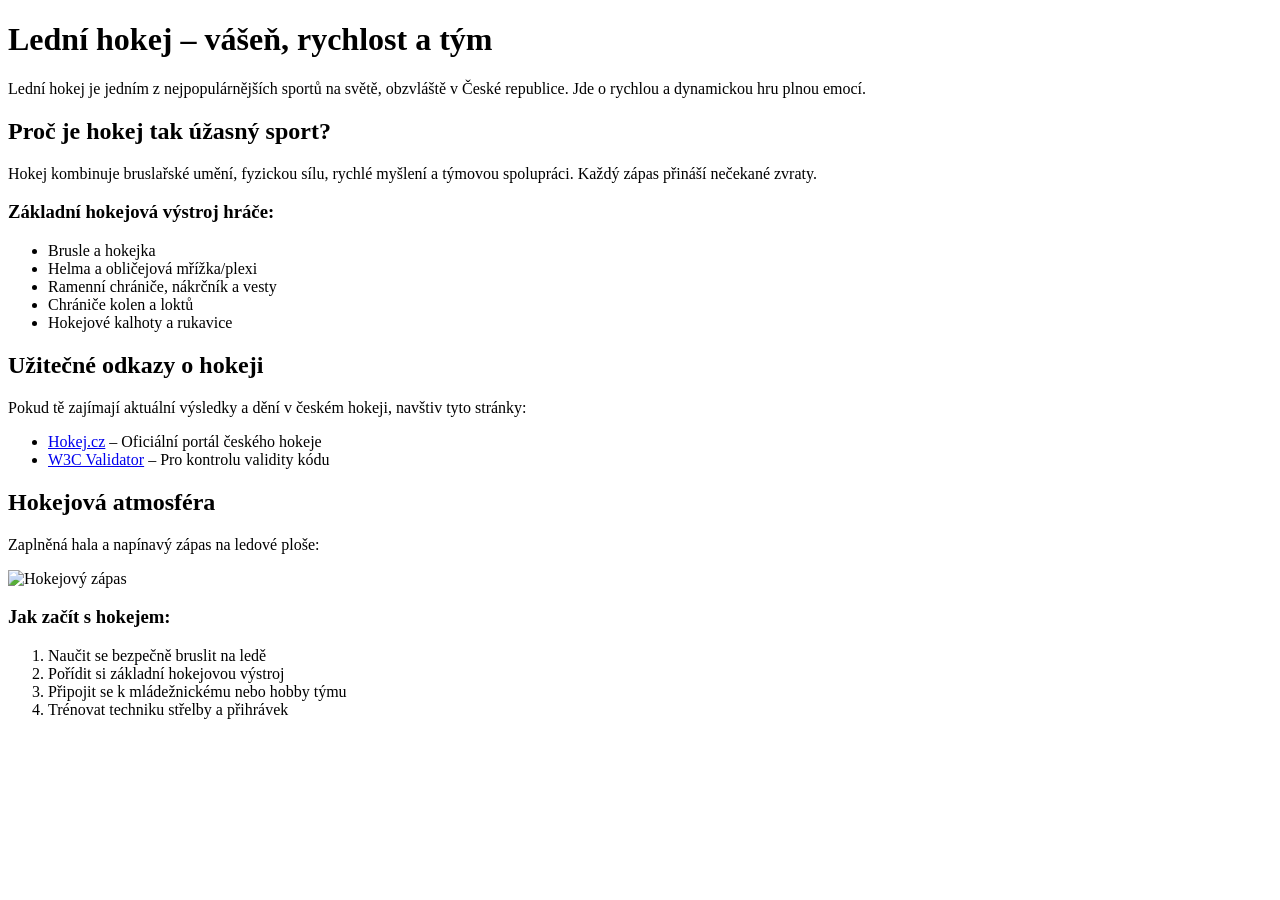
==== index.html @ 75e4244e "update" ====
<!DOCTYPE html>
<html lang="cs">
<head>
    <meta charset="UTF-8">
    <meta name="viewport" content="width=device-width, initial-scale=1.0">
    <title>Svět ledního hokeje</title>
</head>
<body>

    <!-- Hlavní nadpis stránky -->
    <h1>Lední hokej – vášeň, rychlost a tým</h1>
    
    <p>Lední hokej je jedním z nejpopulárnějších sportů na světě, obzvláště v České republice. Jde o rychlou a dynamickou hru plnou emocí.</p>

    <!-- Podnadpis -->
    <h2>Proč je hokej tak úžasný sport?</h2>
    <p>Hokej kombinuje bruslařské umění, fyzickou sílu, rychlé myšlení a týmovou spolupráci. Každý zápas přináší nečekané zvraty.</p>

    <!-- Seznam položek (nečíslovaný) -->
    <h3>Základní hokejová výstroj hráče:</h3>
    <ul>
        <li>Brusle a hokejka</li>
        <li>Helma a obličejová mřížka/plexi</li>
        <li>Ramenní chrániče, nákrčník a vesty</li>
        <li>Chrániče kolen a loktů</li>
        <li>Hokejové kalhoty a rukavice</li>
    </ul>

    <!-- Odkazy -->
    <h2>Užitečné odkazy o hokeji</h2>
    <p>Pokud tě zajímají aktuální výsledky a dění v českém hokeji, navštiv tyto stránky:</p>
    <ul>
        <li><a href="https://www.hokej.cz" target="_blank">Hokej.cz</a> – Oficiální portál českého hokeje</li>
        <li><a href="https://validator.w3.org/" target="_blank">W3C Validator</a> – Pro kontrolu validity kódu</li>
    </ul>

    <!-- Obrázky -->
    <h2>Hokejová atmosféra</h2>
    <p>Zaplněná hala a napínavý zápas na ledové ploše:</p>
    <img src="https://www.google.com/url?sa=t&source=web&rct=j&url=https%3A%2F%2Fwww.ceskenoviny.cz%2Fzpravy%2F2834909&ved=0CBYQjRxqFwoTCOjAoPHZ45YDFQAAAAAdAAAAABAR&opi=89978449" alt="Hokejový zápas" width="600">
    

    <!-- Číslovaný seznam -->
    <h3>Jak začít s hokejem:</h3>
    <ol>
        <li>Naučit se bezpečně bruslit na ledě</li>
        <li>Pořídit si základní hokejovou výstroj</li>
        <li>Připojit se k mládežnickému nebo hobby týmu</li>
        <li>Trénovat techniku střelby a přihrávek</li>
    </ol>

</body>
</html>
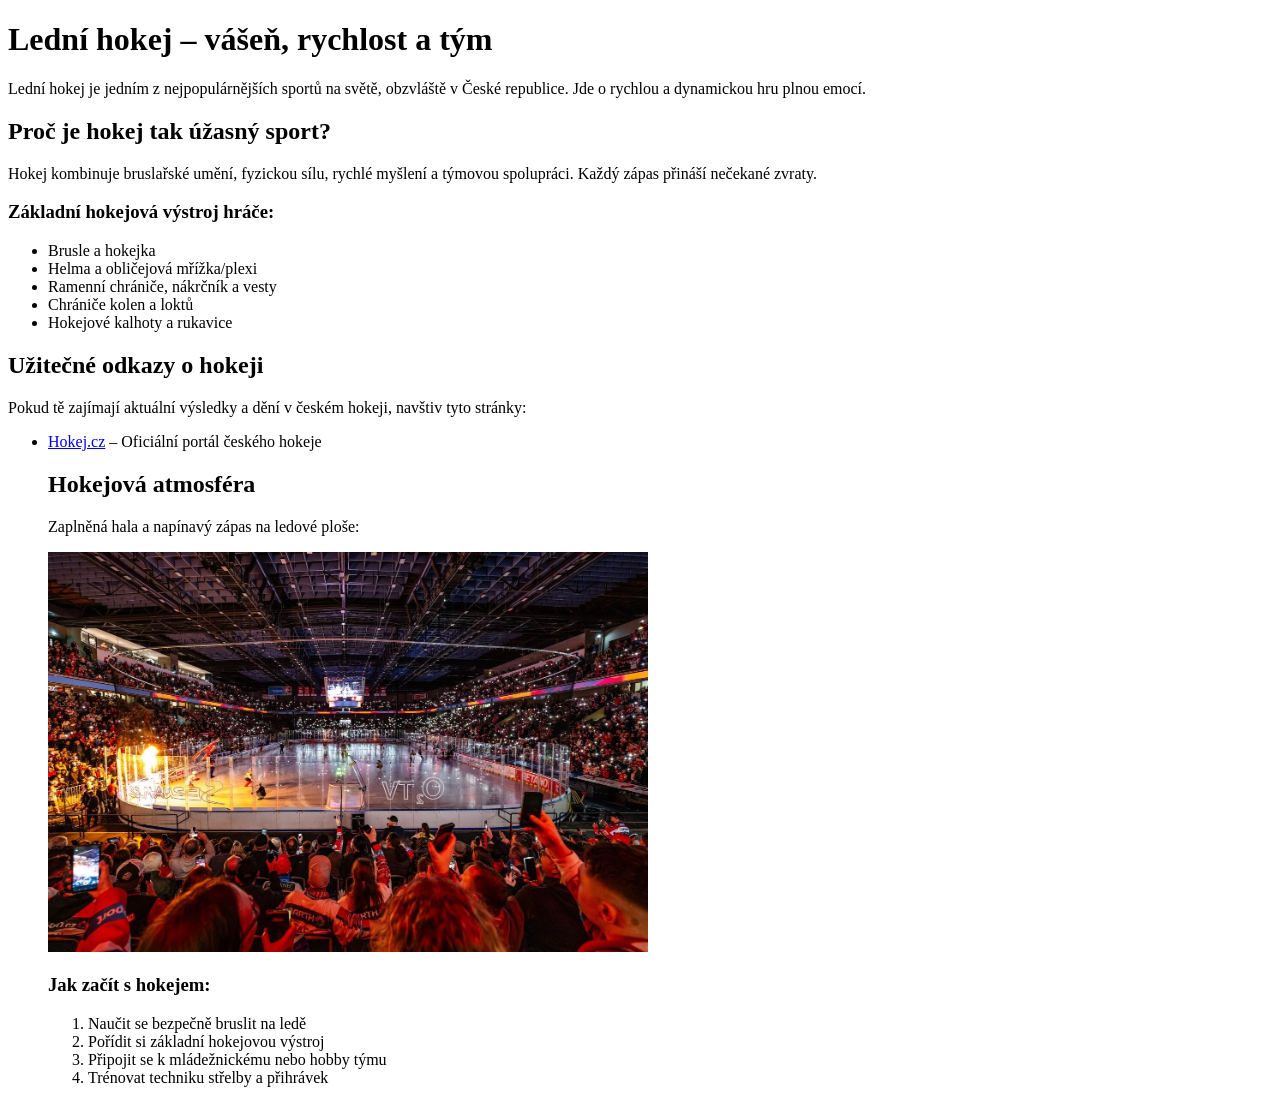
==== commit 758179fb: "update" ====
--- a/index.html
+++ b/index.html
@@ -31,13 +31,12 @@
     <p>Pokud tě zajímají aktuální výsledky a dění v českém hokeji, navštiv tyto stránky:</p>
     <ul>
         <li><a href="https://www.hokej.cz" target="_blank">Hokej.cz</a> – Oficiální portál českého hokeje</li>
-        <li><a href="https://validator.w3.org/" target="_blank">W3C Validator</a> – Pro kontrolu validity kódu</li>
-    </ul>
+    
 
     <!-- Obrázky -->
     <h2>Hokejová atmosféra</h2>
     <p>Zaplněná hala a napínavý zápas na ledové ploše:</p>
-    <img src="https://www.google.com/url?sa=t&source=web&rct=j&url=https%3A%2F%2Fwww.ceskenoviny.cz%2Fzpravy%2F2834909&ved=0CBYQjRxqFwoTCOjAoPHZ45YDFQAAAAAdAAAAABAR&opi=89978449" alt="Hokejový zápas" width="600">
+    <img src="stadion.jpg" alt="Hokejový zápas" width="600">
     
 
     <!-- Číslovaný seznam -->
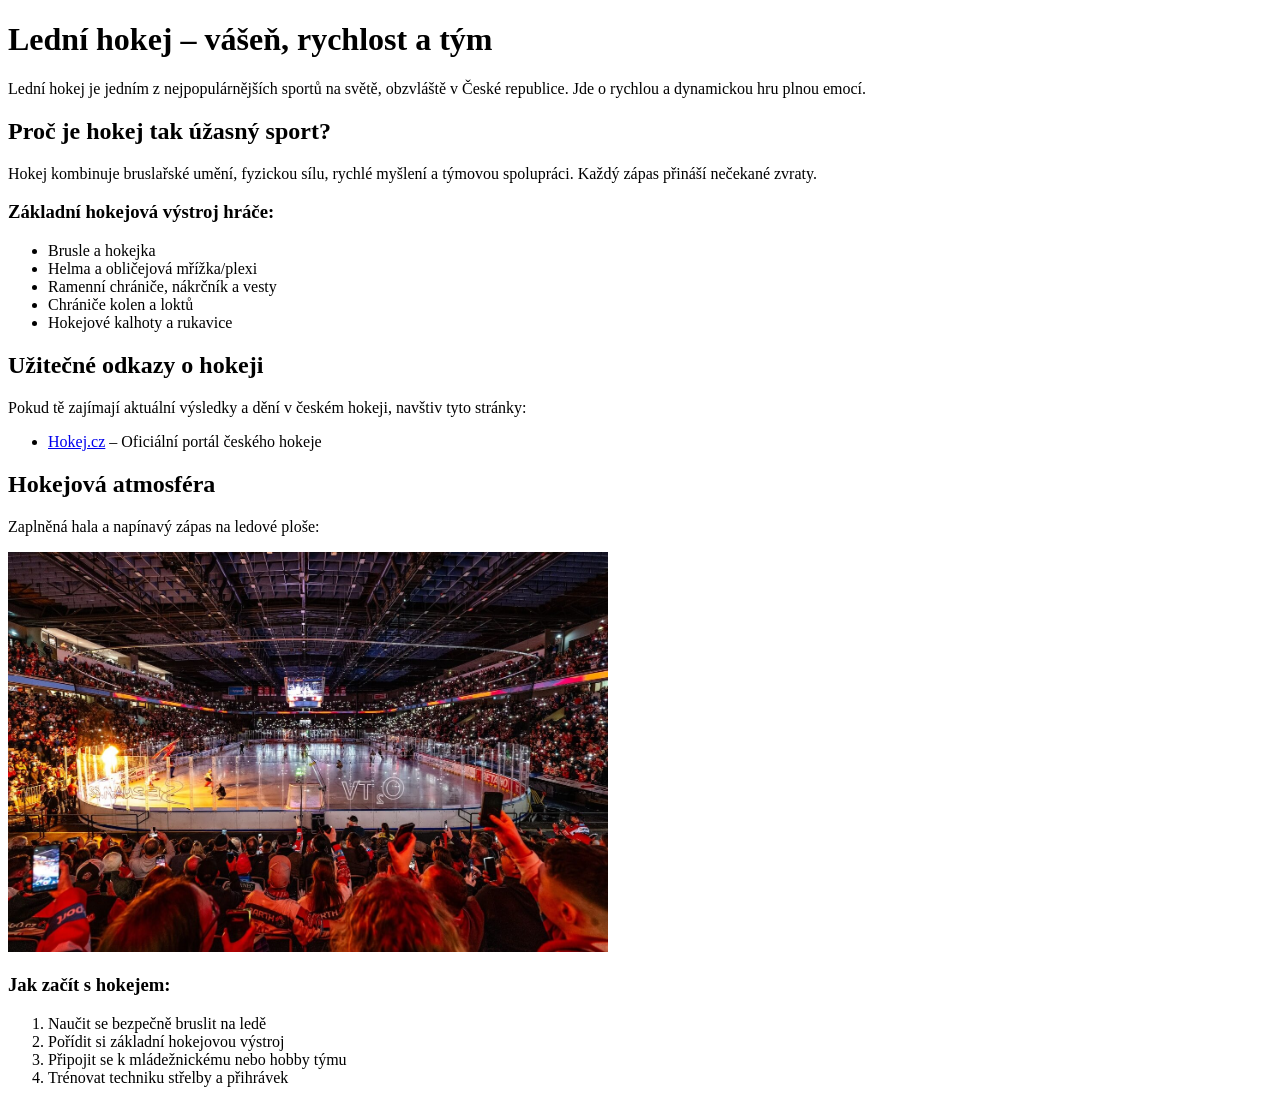
==== commit d76d784c: "update" ====
--- a/index.html
+++ b/index.html
@@ -8,7 +8,7 @@
 <body>
 
     <!-- Hlavní nadpis stránky -->
-    <h1>Lední hokej – vášeň, rychlost a tým</h1>
+    <h1>Lední hokej – vášeň, rychlost a tým </h1>
     
     <p>Lední hokej je jedním z nejpopulárnějších sportů na světě, obzvláště v České republice. Jde o rychlou a dynamickou hru plnou emocí.</p>
 
@@ -31,7 +31,7 @@
     <p>Pokud tě zajímají aktuální výsledky a dění v českém hokeji, navštiv tyto stránky:</p>
     <ul>
         <li><a href="https://www.hokej.cz" target="_blank">Hokej.cz</a> – Oficiální portál českého hokeje</li>
-    
+    </ul>
 
     <!-- Obrázky -->
     <h2>Hokejová atmosféra</h2>
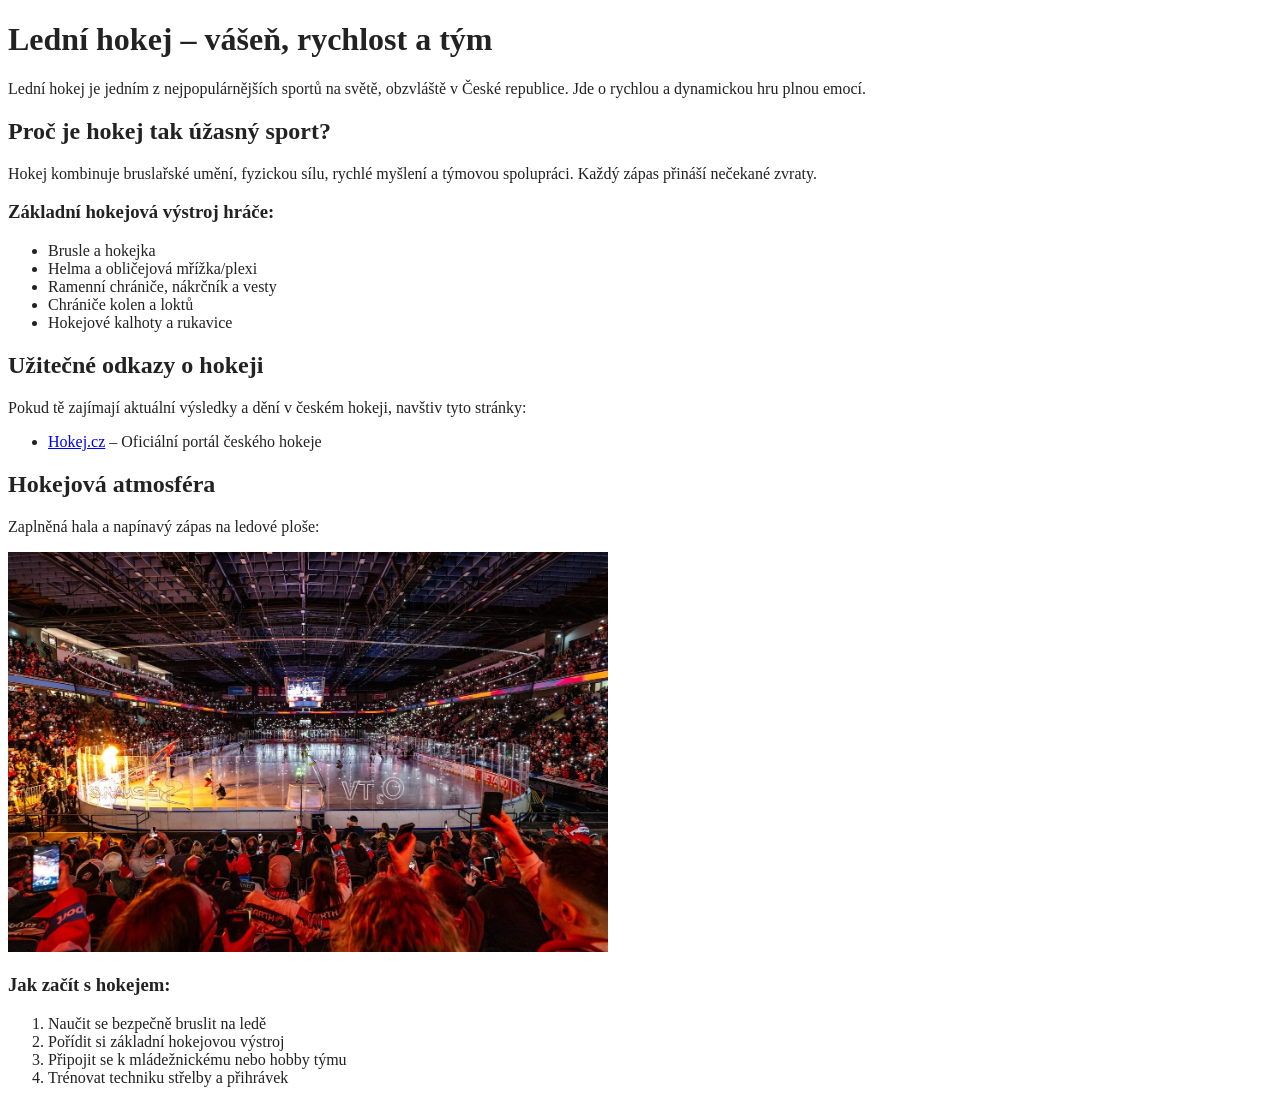
==== commit 38175c12: "update" ====
--- a/index.html
+++ b/index.html
@@ -4,6 +4,12 @@
     <meta charset="UTF-8">
     <meta name="viewport" content="width=device-width, initial-scale=1.0">
     <title>Svět ledního hokeje</title>
+<style>
+  body {
+    background-color: #ffffff; /* Bílé pozadí */
+    color: #222222;            /* Tmavě šedý text pro bezpečný kontrast */
+  }
+</style>
 </head>
 <body>
 
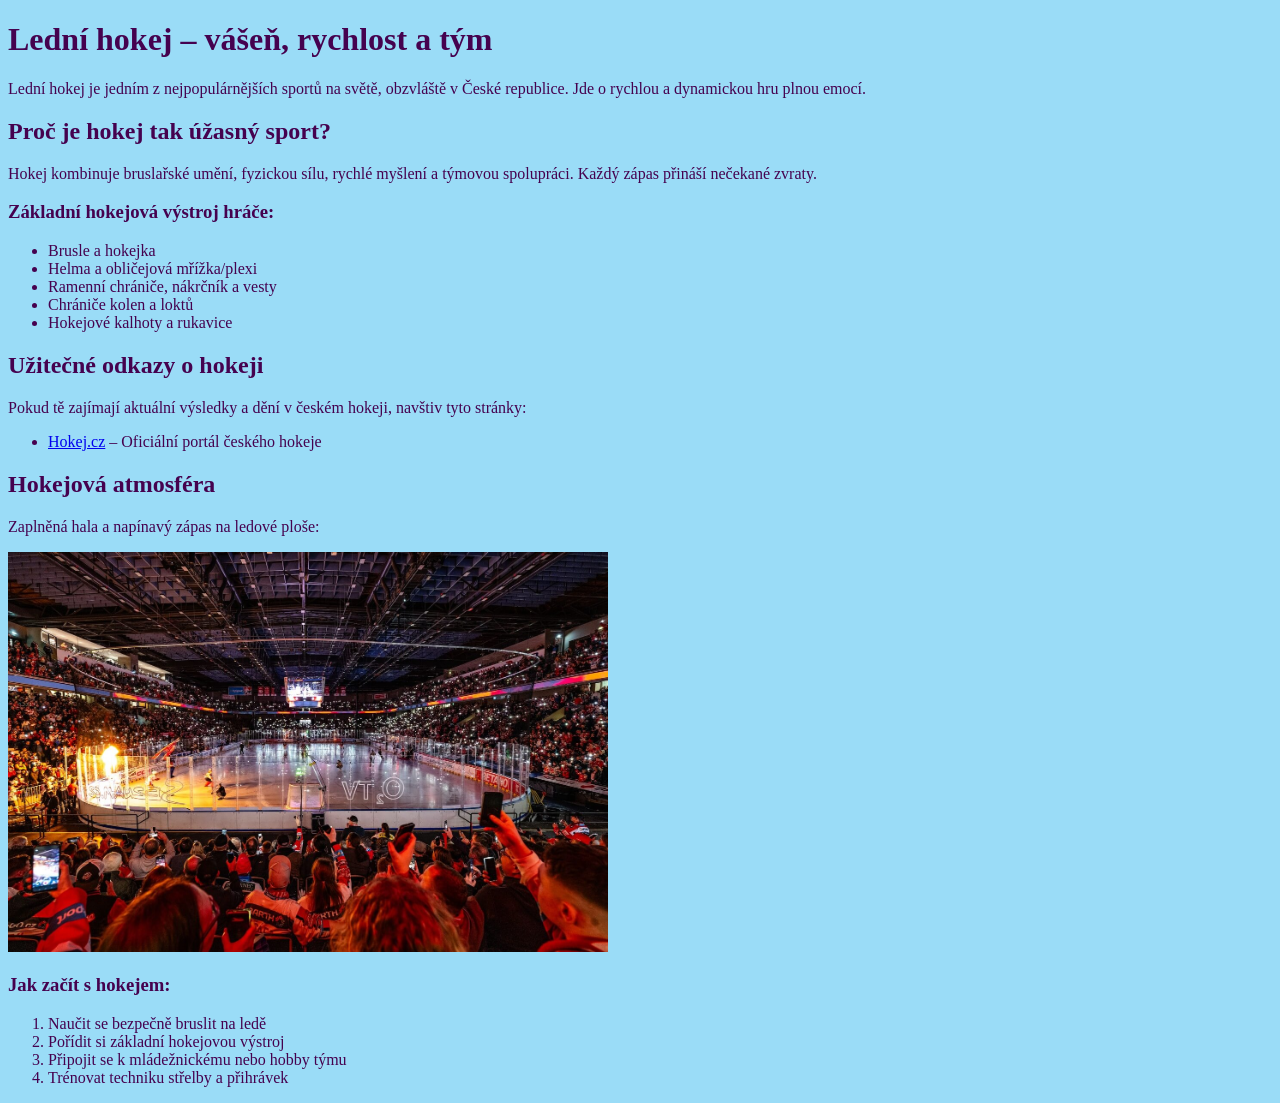
==== commit cd477e36: "update" ====
--- a/index.html
+++ b/index.html
@@ -6,8 +6,8 @@
     <title>Svět ledního hokeje</title>
 <style>
   body {
-    background-color: #ffffff; /* Bílé pozadí */
-    color: #222222;            /* Tmavě šedý text pro bezpečný kontrast */
+    background-color: #9adcf7; /* Bílé pozadí */
+    color: #45024f;            /* Tmavě šedý text pro bezpečný kontrast */
   }
 </style>
 </head>
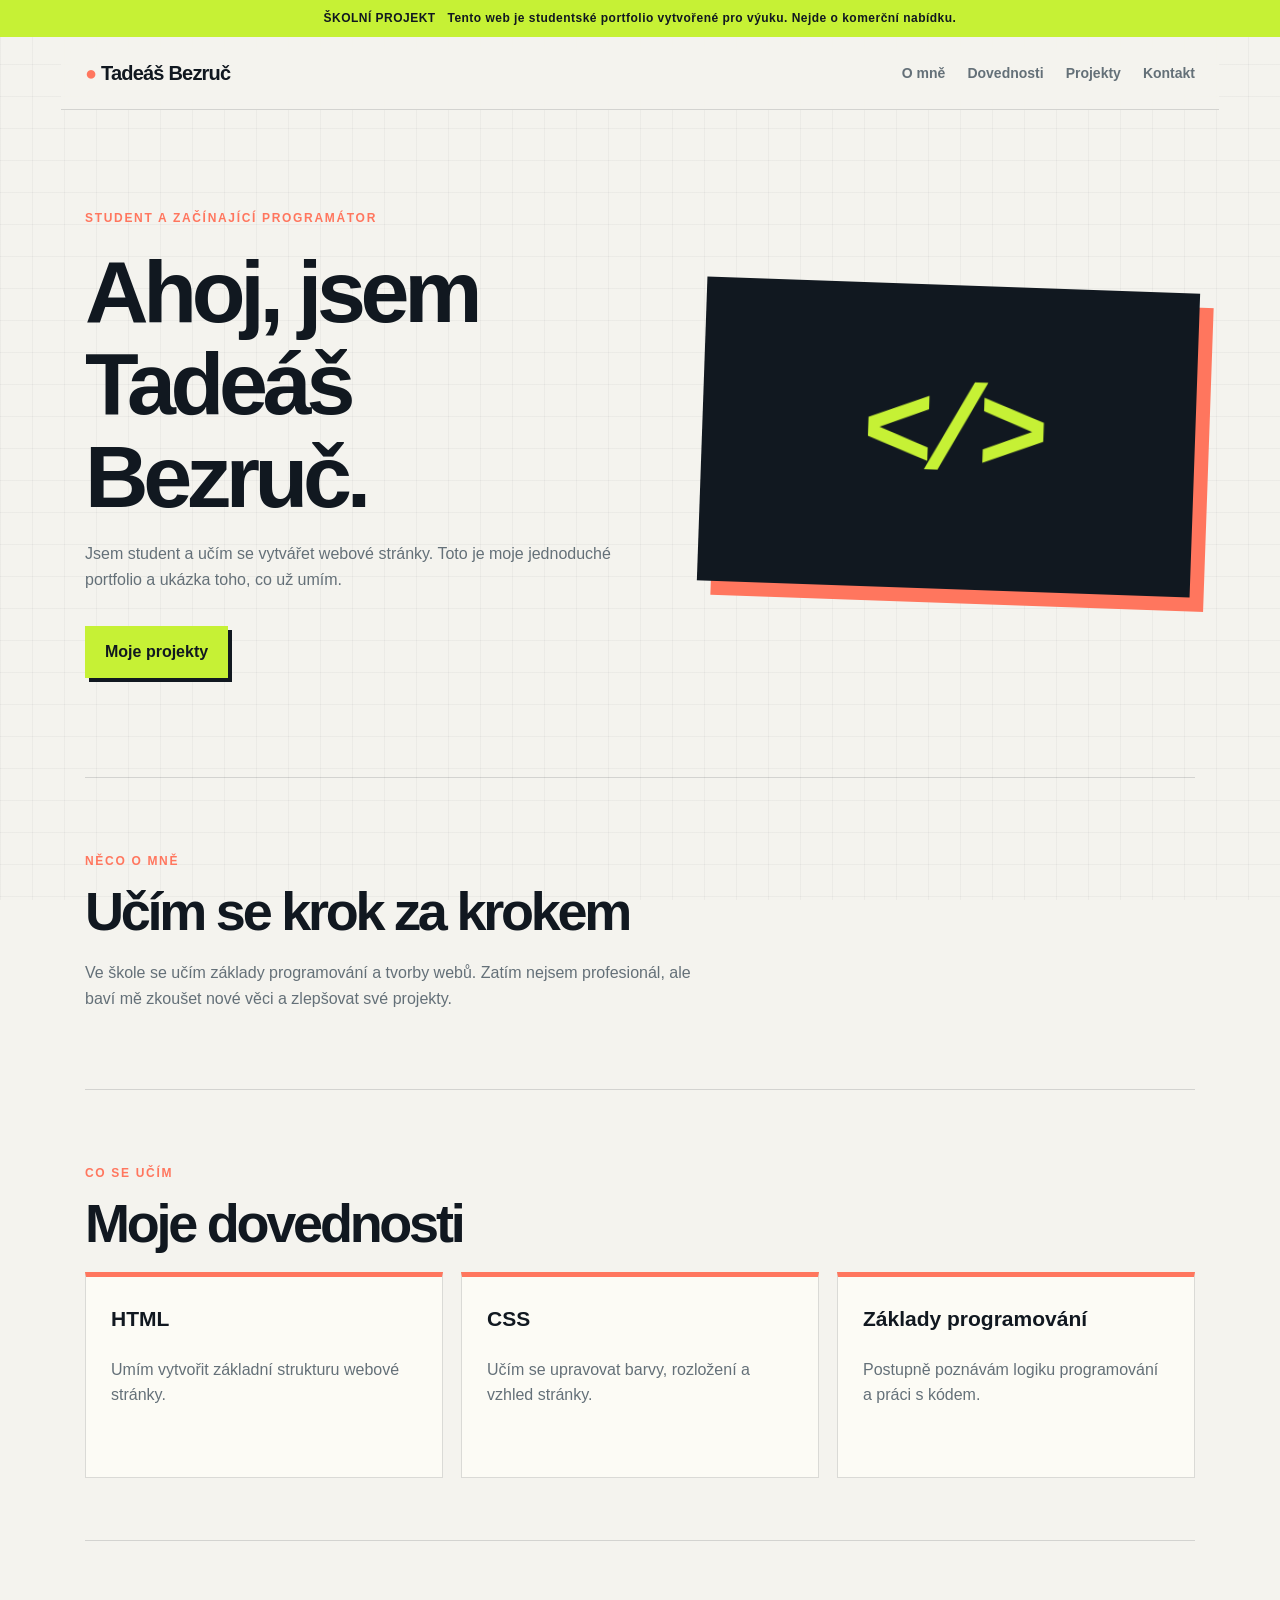
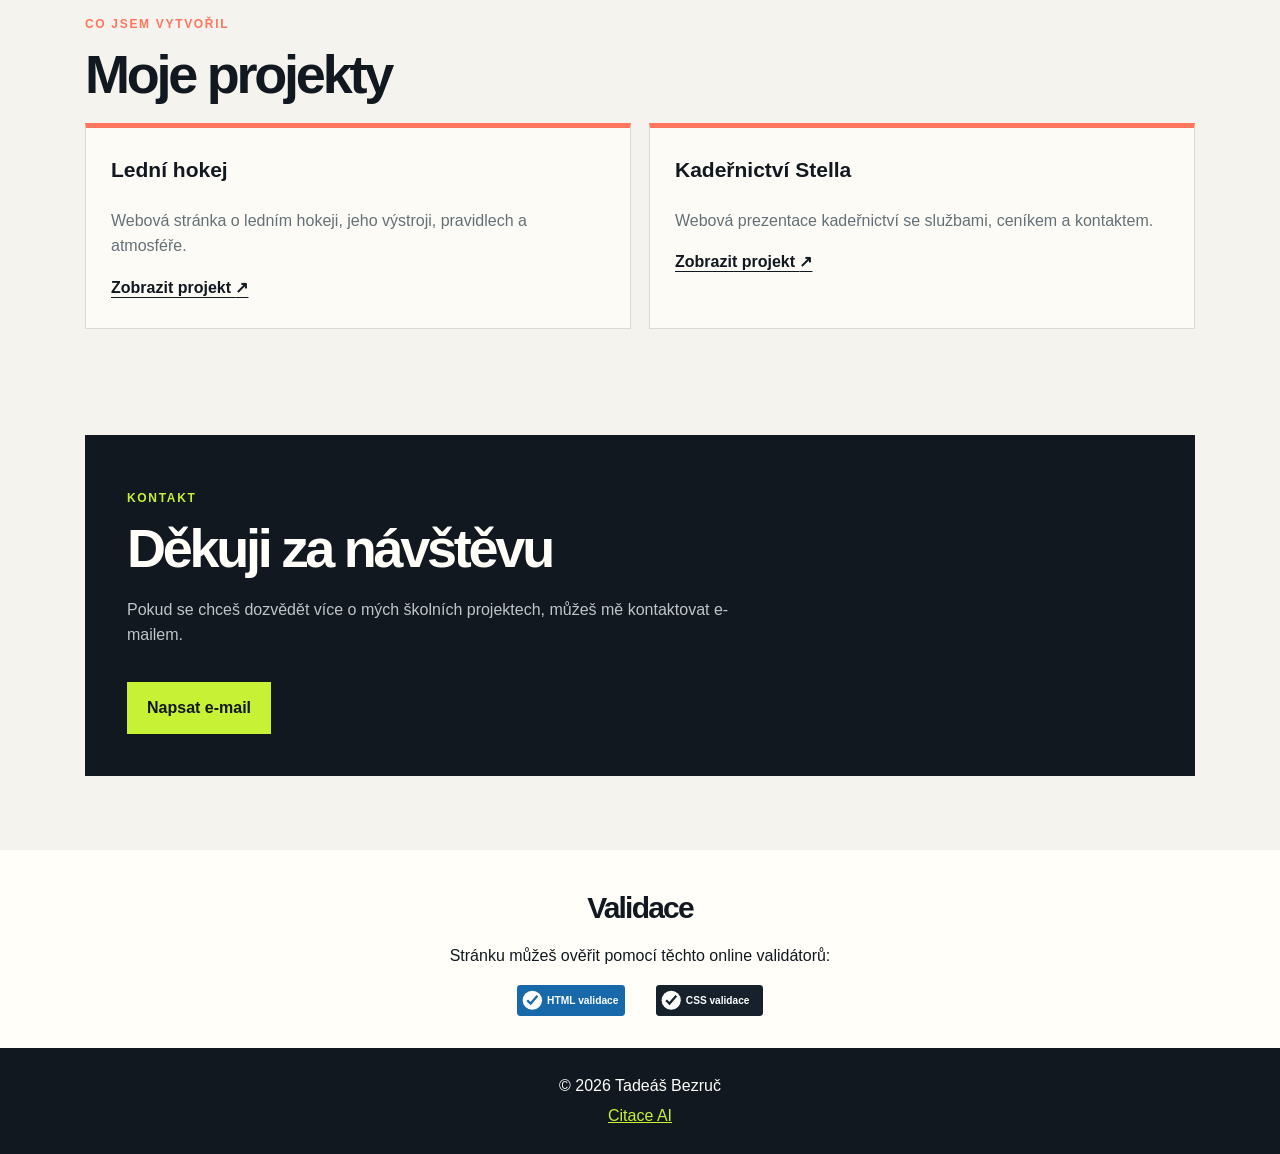
==== commit e391cca4: "update" ====
--- a/index.html
+++ b/index.html
@@ -1,58 +1,106 @@
-<!DOCTYPE html>
+<!doctype html>
 <html lang="cs">
 <head>
-    <meta charset="UTF-8">
-    <meta name="viewport" content="width=device-width, initial-scale=1.0">
-    <title>Svět ledního hokeje</title>
-<style>
-  body {
-    background-color: #9adcf7; /* Bílé pozadí */
-    color: #45024f;            /* Tmavě šedý text pro bezpečný kontrast */
-  }
-</style>
+  <meta charset="utf-8">
+  <meta name="viewport" content="width=device-width, initial-scale=1">
+  <meta name="description" content="Jednoduché studentské portfolio Tadeáše Bezruče.">
+  <title>Tadeáš Bezruč | Studentské portfolio</title>
+  <link rel="stylesheet" href="style.css">
 </head>
 <body>
+  <a class="preskocit" href="#obsah">Přeskočit na obsah</a>
+  <div class="skolni-upozorneni" role="note">
+    <strong>ŠKOLNÍ PROJEKT</strong> Tento web je studentské portfolio vytvořené pro výuku. Nejde o komerční nabídku.
+  </div>
+  <header class="hlavicka">
+    <a class="logo" href="#domu">Tadeáš Bezruč</a>
+    <nav aria-label="Hlavní navigace">
+      <a href="#o-mne">O mně</a>
+      <a href="#dovednosti">Dovednosti</a>
+      <a href="#projekty">Projekty</a>
+      <a href="#kontakt">Kontakt</a>
+    </nav>
+  </header>
 
-    <!-- Hlavní nadpis stránky -->
-    <h1>Lední hokej – vášeň, rychlost a tým </h1>
-    
-    <p>Lední hokej je jedním z nejpopulárnějších sportů na světě, obzvláště v České republice. Jde o rychlou a dynamickou hru plnou emocí.</p>
+  <main id="obsah">
+    <section class="uvod" id="domu">
+      <div>
+        <p class="stitek">STUDENT A ZAČÍNAJÍCÍ PROGRAMÁTOR</p>
+        <h1>Ahoj, jsem<br>Tadeáš Bezruč.</h1>
+        <p>Jsem student a učím se vytvářet webové stránky. Toto je moje jednoduché portfolio a ukázka toho, co už umím.</p>
+        <a class="tlacitko" href="#projekty">Moje projekty</a>
+      </div> 
+      <div class="uvodni-obrazek" aria-hidden="true">&lt;/&gt;</div>
+    </section>
 
-    <!-- Podnadpis -->
-    <h2>Proč je hokej tak úžasný sport?</h2>
-    <p>Hokej kombinuje bruslařské umění, fyzickou sílu, rychlé myšlení a týmovou spolupráci. Každý zápas přináší nečekané zvraty.</p>
+    <section class="sekce" id="o-mne">
+      <p class="stitek">NĚCO O MNĚ</p>
+      <h2>Učím se krok za krokem</h2>
+      <p>Ve škole se učím základy programování a tvorby webů. Zatím nejsem profesionál, ale baví mě zkoušet nové věci a zlepšovat své projekty.</p>
+    </section>
 
-    <!-- Seznam položek (nečíslovaný) -->
-    <h3>Základní hokejová výstroj hráče:</h3>
-    <ul>
-        <li>Brusle a hokejka</li>
-        <li>Helma a obličejová mřížka/plexi</li>
-        <li>Ramenní chrániče, nákrčník a vesty</li>
-        <li>Chrániče kolen a loktů</li>
-        <li>Hokejové kalhoty a rukavice</li>
-    </ul>
 
-    <!-- Odkazy -->
-    <h2>Užitečné odkazy o hokeji</h2>
-    <p>Pokud tě zajímají aktuální výsledky a dění v českém hokeji, navštiv tyto stránky:</p>
-    <ul>
-        <li><a href="https://www.hokej.cz" target="_blank">Hokej.cz</a> – Oficiální portál českého hokeje</li>
-    </ul>
+    <section class="sekce" id="dovednosti">
+      <p class="stitek">CO SE UČÍM</p>
+      <h2>Moje dovednosti</h2>
+      <div class="seznam">
+        <article class="polozka">
+          <h3>HTML</h3>
+          <p>Umím vytvořit základní strukturu webové stránky.</p>
+        </article>
+        <article class="polozka">
+          <h3>CSS</h3>
+          <p>Učím se upravovat barvy, rozložení a vzhled stránky.</p>
+        </article>
+        <article class="polozka">
+          <h3>Základy programování</h3>
+          <p>Postupně poznávám logiku programování a práci s kódem.</p>
+        </article>
+      </div>
+    </section>
 
-    <!-- Obrázky -->
-    <h2>Hokejová atmosféra</h2>
-    <p>Zaplněná hala a napínavý zápas na ledové ploše:</p>
-    <img src="stadion.jpg" alt="Hokejový zápas" width="600">
-    
+    <section class="sekce" id="projekty">
+      <p class="stitek">CO JSEM VYTVOŘIL</p>
+      <h2>Moje projekty</h2>
+      <div class="seznam projekty">
+        <article class="polozka">
+          <h3>Lední hokej</h3>
+          <p>Webová stránka o ledním hokeji, jeho výstroji, pravidlech a atmosféře.</p>
+          <a class="odkaz-projekt" href="https://tadeasbezruc.github.io/" target="_blank" rel="noopener noreferrer">Zobrazit projekt <span aria-hidden="true">↗</span></a>
+        </article>
+        <article class="polozka">
+          <h3>Kadeřnictví Stella</h3>
+          <p>Webová prezentace kadeřnictví se službami, ceníkem a kontaktem.</p>
+          <a class="odkaz-projekt" href="https://tadeasbezruc.github.io/projekt-web1/" target="_blank" rel="noopener noreferrer">Zobrazit projekt <span aria-hidden="true">↗</span></a>
+        </article>
+      </div>
+    </section>
 
-    <!-- Číslovaný seznam -->
-    <h3>Jak začít s hokejem:</h3>
-    <ol>
-        <li>Naučit se bezpečně bruslit na ledě</li>
-        <li>Pořídit si základní hokejovou výstroj</li>
-        <li>Připojit se k mládežnickému nebo hobby týmu</li>
-        <li>Trénovat techniku střelby a přihrávek</li>
-    </ol>
+    <section class="kontakt" id="kontakt">
+      <p class="stitek">KONTAKT</p>
+      <h2>Děkuji za návštěvu</h2>
+      <p>Pokud se chceš dozvědět více o mých školních projektech, můžeš mě kontaktovat e-mailem.</p>
+      <a class="tlacitko" href="mailto:tadeas.bezruc@example.com">Napsat e-mail</a>
+    </section>
+  </main>
 
+  <section class="validatory">
+    <h2>Validace</h2>
+    <p>Stránku můžeš ověřit pomocí těchto online validátorů:</p>
+    <div class="odznaky">
+      <a href="https://validator.w3.org/nu/" target="_blank" rel="noopener noreferrer" aria-label="Otevřít HTML validátor">
+        <img src="html-validator.svg" alt="HTML validátor">
+      </a>
+      <a href="https://jigsaw.w3.org/css-validator/" target="_blank" rel="noopener noreferrer" aria-label="Otevřít CSS validátor">
+        <img src="css-validator.svg" alt="CSS validátor">
+      </a>
+    </div>
+  </section>
+
+  
+  <footer>
+    <p>&copy; 2026 Tadeáš Bezruč</p>
+    <p><a href="citace.md">Citace AI</a></p>
+  </footer>
 </body>
 </html>
--- a/style.css
+++ b/style.css
@@ -0,0 +1,198 @@
+:root {
+  --ink: #111820;
+  --ink-soft: #647078;
+  --lime: #c6f135;
+  --coral: #ff765e;
+  --paper: #f4f3ee;
+  --white: #fffef9;
+  --line: rgba(17, 24, 32, 0.14);
+}
+
+html {
+  scroll-behavior: smooth;
+  scroll-padding-top: 90px;
+}
+
+body {
+  margin: 0;
+  color: var(--ink);
+  background: var(--paper);
+  font-family: "Avenir Next", "Trebuchet MS", sans-serif;
+  line-height: 1.6;
+}
+
+body::before {
+  position: fixed;
+  inset: 0;
+  z-index: -1;
+  background-image: linear-gradient(rgba(17, 24, 32, 0.035) 1px, transparent 1px), linear-gradient(90deg, rgba(17, 24, 32, 0.035) 1px, transparent 1px);
+  background-size: 32px 32px;
+  content: "";
+  pointer-events: none;
+}
+
+.preskocit {
+  position: absolute;
+  top: -50px;
+  left: 20px;
+  z-index: 10;
+  padding: 8px 12px;
+  color: var(--ink);
+  background: var(--lime);
+}
+
+.preskocit:focus { top: 10px; }
+
+.skolni-upozorneni {
+  padding: 9px 20px;
+  color: var(--ink);
+  background: var(--lime);
+  font-size: 12px;
+  font-weight: 700;
+  letter-spacing: .04em;
+  text-align: center;
+}
+
+.skolni-upozorneni strong { margin-right: 8px; }
+
+.hlavicka {
+  position: sticky;
+  top: 0;
+  z-index: 5;
+  max-width: 1110px;
+  margin: 0 auto;
+  padding: 20px 24px;
+  background: rgba(244, 243, 238, .9);
+  display: flex;
+  justify-content: space-between;
+  align-items: center;
+  border-bottom: 1px solid var(--line);
+  backdrop-filter: blur(14px);
+}
+
+.logo {
+  color: var(--ink);
+  font-size: 20px;
+  font-weight: 900;
+  letter-spacing: -.04em;
+  text-decoration: none;
+}
+
+.logo::before { color: var(--coral); content: "● "; }
+
+nav { display: flex; flex-wrap: wrap; gap: 22px; }
+
+nav a {
+  color: var(--ink-soft);
+  font-size: 14px;
+  font-weight: 700;
+  text-decoration: none;
+}
+
+nav a:hover, nav a:focus, .logo:hover, .logo:focus { color: var(--coral); }
+
+main { max-width: 1110px; margin: 0 auto; padding: 0 24px 64px; }
+
+.uvod {
+  min-height: 510px;
+  padding: 72px 0 85px;
+  display: grid;
+  grid-template-columns: 1.05fr .95fr;
+  align-items: center;
+  gap: 72px;
+}
+
+.uvod > div:first-child { animation: nastup .7s ease both; }
+
+.uvodni-obrazek {
+  padding: 92px 20px;
+  color: var(--lime);
+  background: var(--ink);
+  box-shadow: 14px 14px 0 var(--coral);
+  font: 900 clamp(64px, 10vw, 120px)/1 "Courier New", monospace;
+  letter-spacing: -.12em;
+  text-align: center;
+  transform: rotate(2deg);
+}
+
+.stitek {
+  color: var(--coral);
+  font-size: 12px;
+  font-weight: 900;
+  letter-spacing: .14em;
+}
+
+h1, h2 { line-height: 1.05; letter-spacing: -.06em; }
+
+h1 { max-width: 650px; margin: 18px 0; font-size: clamp(48px, 7vw, 88px); }
+h2 { margin: 10px 0 20px; font-size: clamp(34px, 5vw, 54px); }
+h3 { margin-top: 0; font-size: 21px; }
+
+.uvod p:not(.stitek), .sekce > p:not(.stitek), .kontakt > p:not(.stitek) { max-width: 620px; color: var(--ink-soft); }
+
+.tlacitko {
+  display: inline-block;
+  margin-top: 18px;
+  padding: 13px 20px;
+  color: var(--ink);
+  background: var(--lime);
+  box-shadow: 4px 4px 0 var(--ink);
+  font-weight: 900;
+  text-decoration: none;
+  transition: transform .2s ease, box-shadow .2s ease;
+}
+
+.tlacitko:hover, .tlacitko:focus { box-shadow: 1px 1px 0 var(--ink); transform: translate(3px, 3px); }
+
+.sekce { padding: 62px 0; border-top: 1px solid var(--line); }
+
+.seznam { display: grid; grid-template-columns: repeat(3, 1fr); gap: 18px; }
+
+.polozka {
+  min-height: 150px;
+  padding: 25px;
+  background: rgba(255, 254, 249, .72);
+  border: 1px solid var(--line);
+  border-top: 5px solid var(--coral);
+  transition: transform .2s ease, background .2s ease;
+}
+
+.polozka:hover { background: var(--white); transform: translateY(-5px); }
+.polozka p { color: var(--ink-soft); }
+.projekty { grid-template-columns: repeat(2, 1fr); }
+
+.odkaz-projekt { color: var(--ink); font-weight: 900; text-underline-offset: 4px; }
+.odkaz-projekt:hover, .odkaz-projekt:focus { color: var(--coral); }
+
+.kontakt { margin: 44px 0 10px; padding: 42px; color: var(--white); background: var(--ink); }
+.kontakt h2 { color: var(--white); }
+.kontakt > p:not(.stitek) { color: #bec6c8; }
+.kontakt .stitek { color: var(--lime); }
+
+.validatory { padding: 32px 20px; background: var(--white); text-align: center; }
+.validatory h2 { font-size: 30px; }
+.validatory a { margin: 0 8px; color: var(--ink); }
+.odznaky { display: flex; justify-content: center; flex-wrap: wrap; gap: 15px; }
+.odznaky img { display: block; height: 31px; }
+.odznaky a:focus { outline: 3px solid var(--coral); outline-offset: 4px; }
+
+footer { padding: 20px 24px; color: var(--white); background: var(--ink); text-align: center; }
+footer p { margin: 5px; }
+footer a { color: var(--lime); }
+
+@keyframes nastup { from { opacity: 0; transform: translateY(16px); } to { opacity: 1; transform: translateY(0); } }
+
+@media (max-width: 700px) {
+  .uvod, .seznam, .projekty { grid-template-columns: 1fr; }
+  .uvod { gap: 48px; padding-top: 54px; }
+  .uvodni-obrazek { padding: 60px 20px; }
+  .hlavicka { align-items: flex-start; flex-direction: column; gap: 12px; }
+  nav { gap: 12px 18px; }
+  .skolni-upozorneni { text-align: left; }
+  .kontakt { padding: 30px 24px; }
+}
+
+@media (prefers-reduced-motion: reduce) {
+  html { scroll-behavior: auto; }
+  *, *::before, *::after { animation-duration: .01ms !important; transition-duration: .01ms !important; }
+}
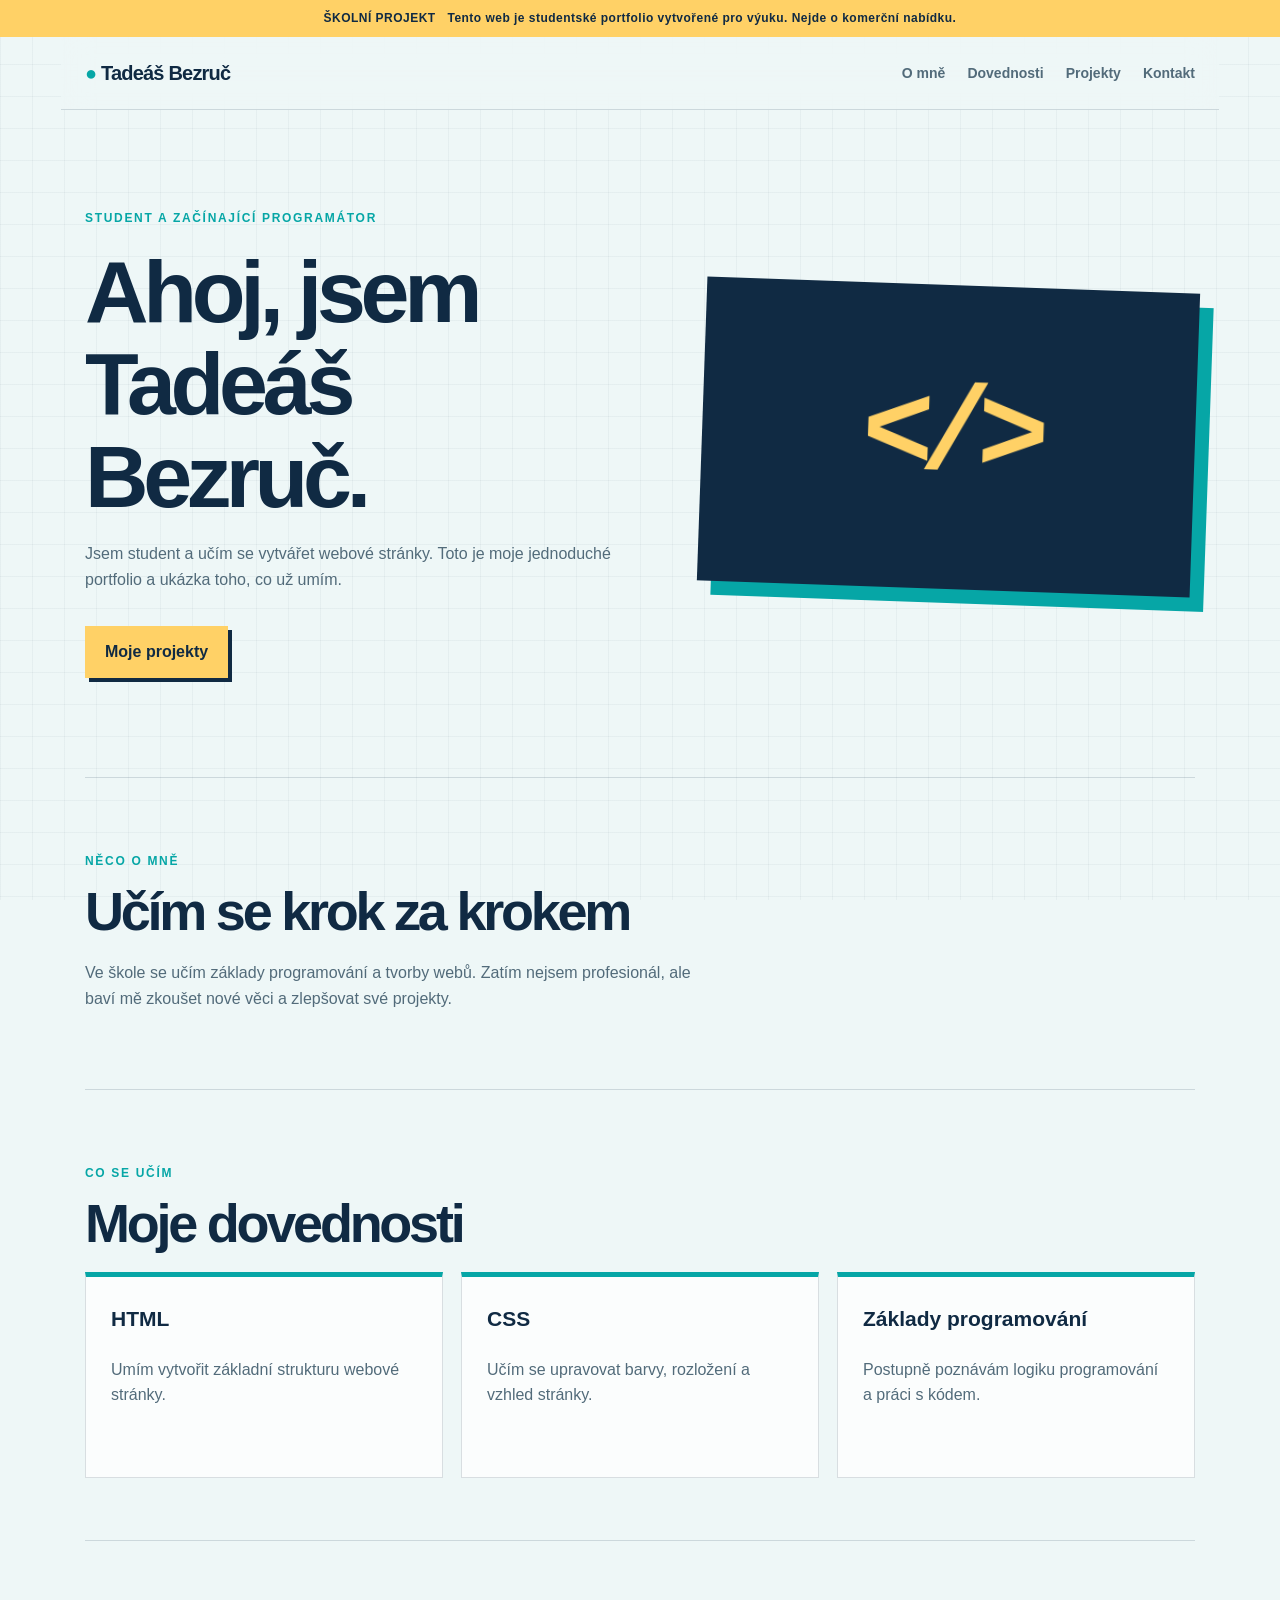
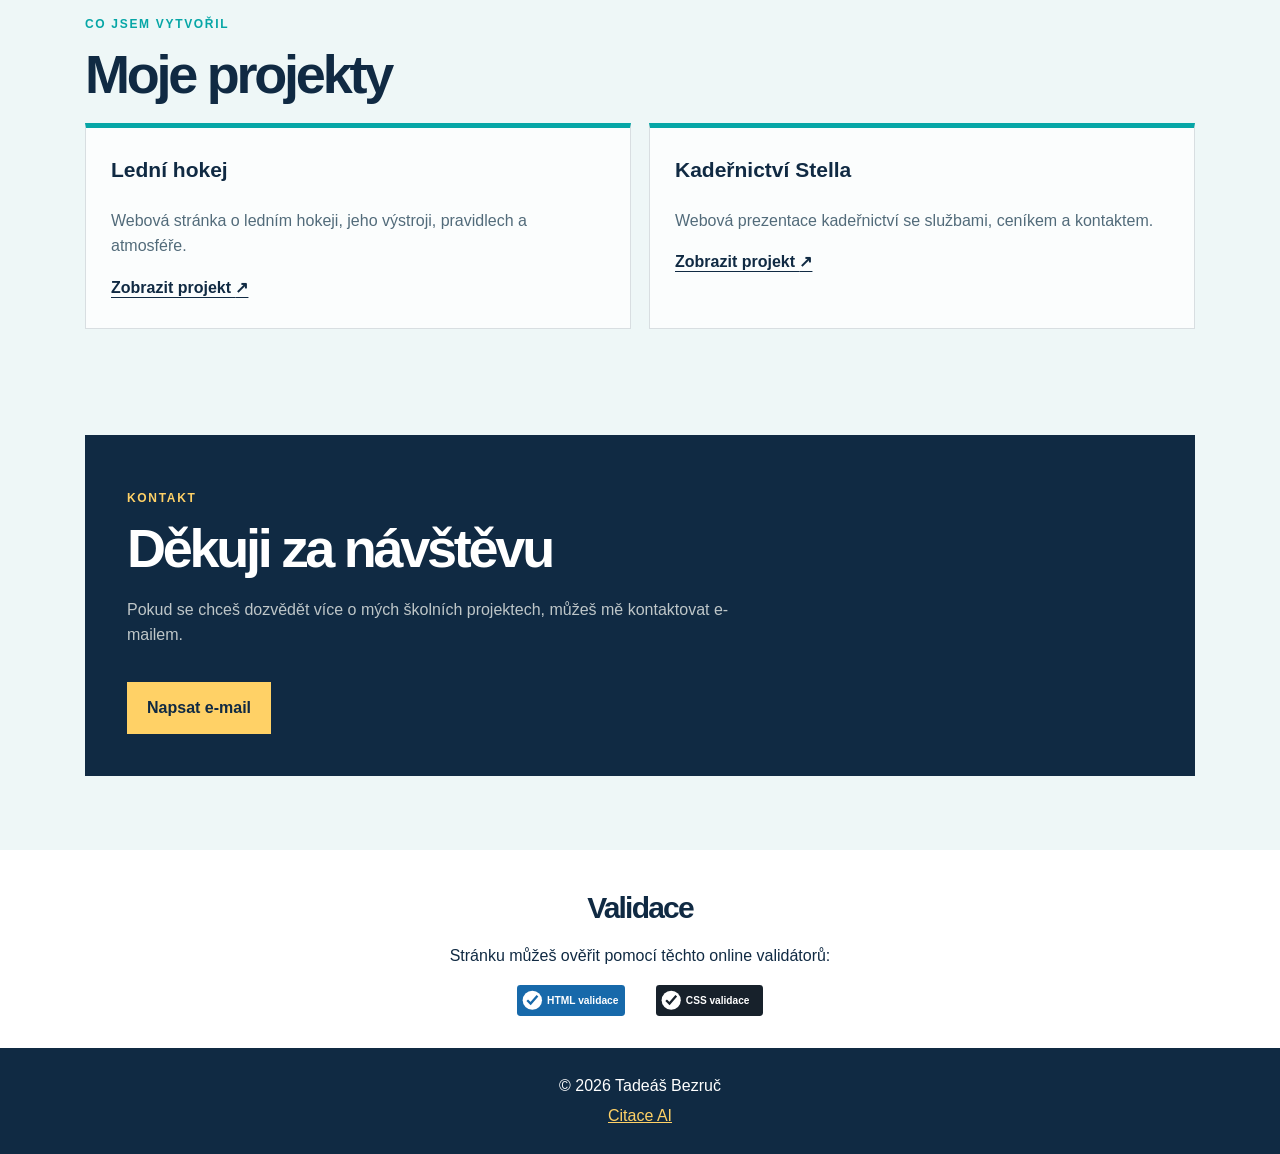
==== commit d5bee7f2: "update" ====
--- a/index.html
+++ b/index.html
@@ -66,7 +66,7 @@
         <article class="polozka">
           <h3>Lední hokej</h3>
           <p>Webová stránka o ledním hokeji, jeho výstroji, pravidlech a atmosféře.</p>
-          <a class="odkaz-projekt" href="https://tadeasbezruc.github.io/" target="_blank" rel="noopener noreferrer">Zobrazit projekt <span aria-hidden="true">↗</span></a>
+          <a class="odkaz-projekt" href="https://tadeasbezruc.github.io/Hokej/" target="_blank" rel="noopener noreferrer">Zobrazit projekt <span aria-hidden="true">↗</span></a>
         </article>
         <article class="polozka">
           <h3>Kadeřnictví Stella</h3>
--- a/style.css
+++ b/style.css
@@ -1,11 +1,11 @@
 :root {
-  --ink: #111820;
-  --ink-soft: #647078;
-  --lime: #c6f135;
-  --coral: #ff765e;
-  --paper: #f4f3ee;
-  --white: #fffef9;
-  --line: rgba(17, 24, 32, 0.14);
+  --ink: #102a43;
+  --ink-soft: #526b7a;
+  --lime: #ffd166;
+  --coral: #06a6a6;
+  --paper: #eef7f7;
+  --white: #ffffff;
+  --line: rgba(16, 42, 67, 0.15);
 }
 
 html {
@@ -25,7 +25,7 @@
   position: fixed;
   inset: 0;
   z-index: -1;
-  background-image: linear-gradient(rgba(17, 24, 32, 0.035) 1px, transparent 1px), linear-gradient(90deg, rgba(17, 24, 32, 0.035) 1px, transparent 1px);
+  background-image: linear-gradient(rgba(16, 42, 67, 0.04) 1px, transparent 1px), linear-gradient(90deg, rgba(16, 42, 67, 0.04) 1px, transparent 1px);
   background-size: 32px 32px;
   content: "";
   pointer-events: none;
@@ -62,7 +62,7 @@
   max-width: 1110px;
   margin: 0 auto;
   padding: 20px 24px;
-  background: rgba(244, 243, 238, .9);
+  background: rgba(238, 247, 247, .9);
   display: flex;
   justify-content: space-between;
   align-items: center;
@@ -151,7 +151,7 @@
 .polozka {
   min-height: 150px;
   padding: 25px;
-  background: rgba(255, 254, 249, .72);
+  background: rgba(255, 255, 255, .78);
   border: 1px solid var(--line);
   border-top: 5px solid var(--coral);
   transition: transform .2s ease, background .2s ease;
